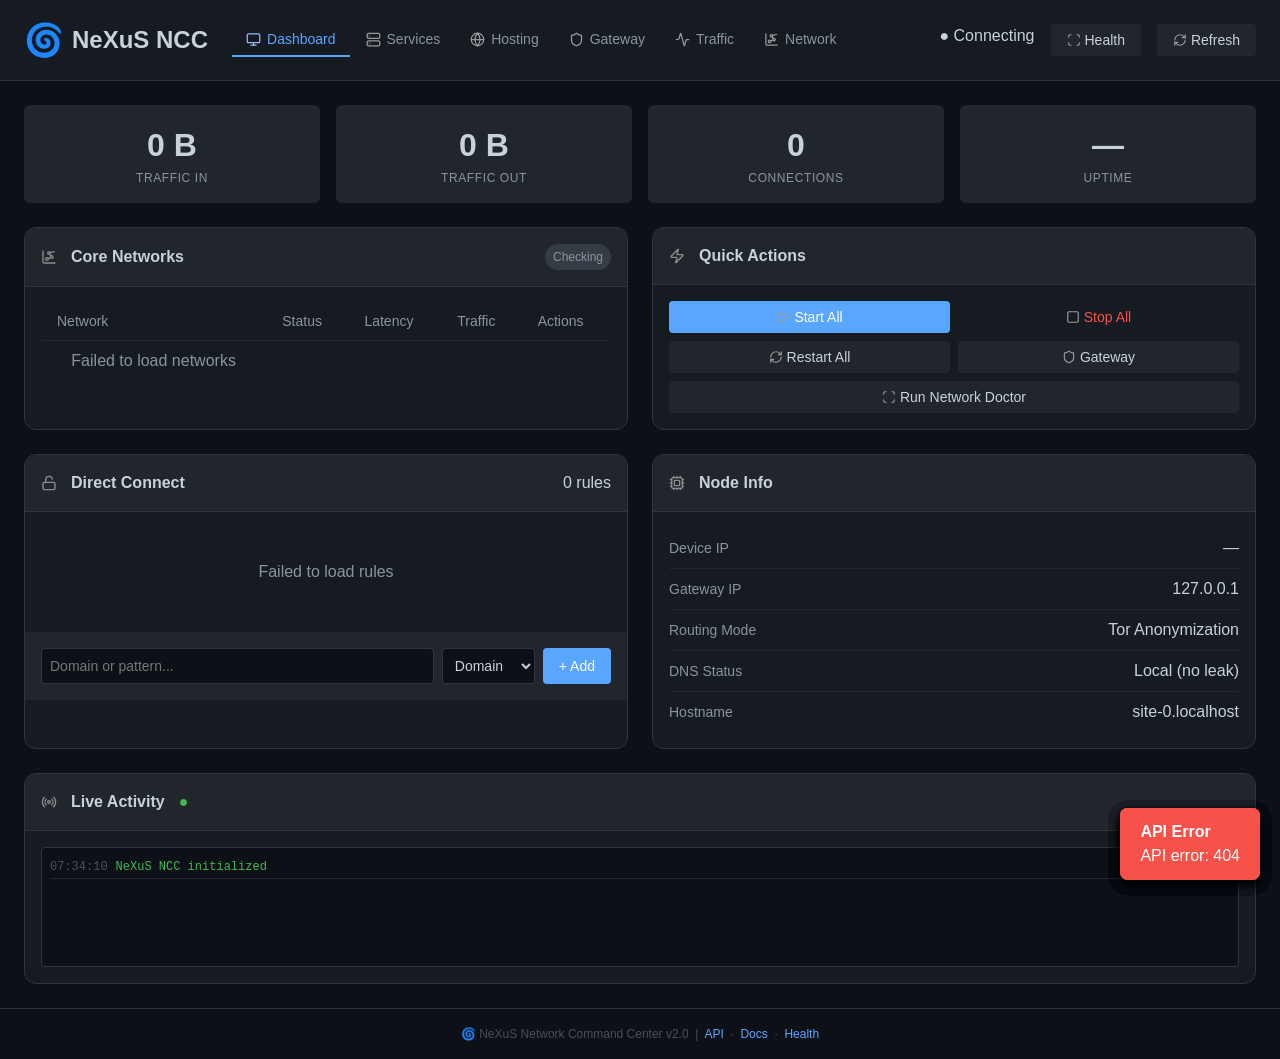
==== nncc/index.html @ 4cee7e1e "feat: bifrost-bridge — NeXuS web gateway initial commit Universal HTTPS proxy (nexus_web_server.py) " ====
<!DOCTYPE html>
<html lang="en">
<head>
    <meta charset="UTF-8">
    <meta name="viewport" content="width=device-width, initial-scale=1.0">
    <title>NeXuS Network Command Center</title>
    <link rel="icon" href="data:image/svg+xml,<svg xmlns='http://www.w3.org/2000/svg' viewBox='0 0 100 100'><text y='.9em' font-size='90'>🌀</text></svg>">
    <link rel="stylesheet" href="css/nexus.css">
    <style>
        /* ── Tab Navigation ───────────────────────────────────────── */
        .nav-tabs {
            display: flex;
            gap: 2px;
            align-items: center;
            flex: 1;
            padding: 0 var(--spacing-lg);
        }
        .nav-tab {
            display: inline-flex;
            align-items: center;
            gap: 6px;
            padding: 8px 14px;
            background: transparent;
            border: none;
            border-bottom: 2px solid transparent;
            color: var(--text-secondary);
            font-size: 0.875rem;
            font-weight: 500;
            cursor: pointer;
            transition: all var(--transition-fast);
            white-space: nowrap;
            text-decoration: none;
        }
        .nav-tab:hover { color: var(--text-primary); background: var(--bg-hover); border-radius: var(--radius-sm) var(--radius-sm) 0 0; }
        .nav-tab.active { color: var(--accent-primary); border-bottom-color: var(--accent-primary); }
        .nav-tab img { width: 15px; height: 15px; filter: invert(60%); }
        .nav-tab.active img { filter: invert(60%) sepia(1) saturate(3) hue-rotate(190deg); }
        .nav-tab:hover img { filter: invert(80%); }

        /* ── Tab Panels ───────────────────────────────────────────── */
        .tab-panel { display: none; }
        .tab-panel.active { display: block; }

        /* ── Icon helpers ─────────────────────────────────────────── */
        .panel-icon { width: 16px; height: 16px; filter: invert(55%); vertical-align: middle; margin-right: 6px; }
        .btn-icon-img { width: 14px; height: 14px; filter: invert(60%); }
        .status-dot-img { width: 10px; height: 10px; }

        /* ── Quick Actions grid ───────────────────────────────────── */
        .action-grid { display: grid; grid-template-columns: 1fr 1fr; gap: var(--spacing-sm); }
        .action-grid .btn { justify-content: center; }

        /* ── Network map dots ─────────────────────────────────────── */
        .netmap-grid { display: grid; grid-template-columns: repeat(auto-fill, minmax(130px, 1fr)); gap: var(--spacing-sm); }
        .netmap-card { background: var(--bg-tertiary); border-radius: var(--radius-md); padding: var(--spacing-sm) var(--spacing-md); text-align: center; }
        .netmap-card .dot { display: inline-block; width: 10px; height: 10px; border-radius: 50%; margin-right: 6px; }
        .dot-online  { background: var(--accent-success); box-shadow: 0 0 6px var(--accent-success); }
        .dot-offline { background: var(--accent-danger); }
        .dot-unknown { background: var(--accent-warning); animation: pulse 2s infinite; }

        /* ── Log styles ───────────────────────────────────────────── */
        #logs { height: 300px; overflow-y: auto; background: var(--bg-primary); padding: var(--spacing-sm); border-radius: var(--radius-sm); border: 1px solid var(--border-primary); font-family: 'SF Mono', monospace; font-size: 0.75rem; }

        /* ── Status badge small ───────────────────────────────────── */
        .btn-sm { padding: 3px 10px; font-size: 0.8rem; }

        /* ── Live activity log ────────────────────────────────────── */
        #live-activity { height: 120px; overflow-y: auto; background: var(--bg-primary); padding: var(--spacing-sm); border-radius: var(--radius-sm); border: 1px solid var(--border-primary); font-family: 'SF Mono', monospace; font-size: 0.75rem; }
        .act-line { padding: 2px 0; border-bottom: 1px solid var(--border-secondary); }
        .act-time { color: var(--text-muted); margin-right: 8px; }
        .act-success { color: var(--accent-success); }
        .act-error   { color: var(--accent-danger); }
        .act-info    { color: var(--accent-primary); }
    </style>
</head>
<body>
<div class="app-container">

    <!-- ── Header ──────────────────────────────────────────────────── -->
    <header class="app-header">
        <div class="app-logo">
            <span class="icon">🌀</span>
            <span>NeXuS NCC</span>
        </div>

        <nav class="nav-tabs">
            <button class="nav-tab active" data-tab="dashboard"  onclick="showTab('dashboard')">
                <img src="assets/icons/monitor.svg" alt=""> Dashboard
            </button>
            <button class="nav-tab" data-tab="services" onclick="showTab('services')">
                <img src="assets/icons/server.svg" alt=""> Services
            </button>
            <button class="nav-tab" data-tab="hosting"  onclick="showTab('hosting')">
                <img src="assets/icons/globe.svg" alt=""> Hosting
            </button>
            <button class="nav-tab" data-tab="gateway"  onclick="showTab('gateway')">
                <img src="assets/icons/shield.svg" alt=""> Gateway
            </button>
            <button class="nav-tab" data-tab="traffic"  onclick="showTab('traffic')">
                <img src="assets/icons/activity.svg" alt=""> Traffic
            </button>
            <button class="nav-tab" data-tab="network"  onclick="showTab('network')">
                <img src="assets/icons/chart-network.svg" alt=""> Network
            </button>
        </nav>

        <div class="header-actions">
            <span id="connection-status" class="status-badge status-unknown">
                <span class="pulse">●</span> Connecting
            </span>
            <button class="btn btn-secondary" id="health-check-btn">
                <img class="btn-icon-img" src="assets/icons/scan.svg" alt=""> Health
            </button>
            <button class="btn btn-secondary" id="refresh-btn">
                <img class="btn-icon-img" src="assets/icons/refresh-cw.svg" alt=""> Refresh
            </button>
        </div>
    </header>

    <!-- ── Main ────────────────────────────────────────────────────── -->
    <main class="main-content">

        <!-- ════════════════════════════════════════════════════════
             TAB: DASHBOARD
             ════════════════════════════════════════════════════════ -->
        <div id="tab-dashboard" class="tab-panel active">
            <!-- Stats Row -->
            <div class="stats-row">
                <div class="stat-card">
                    <div class="stat-value" id="stat-bytes-in">0 B</div>
                    <div class="stat-label">Traffic In</div>
                </div>
                <div class="stat-card">
                    <div class="stat-value" id="stat-bytes-out">0 B</div>
                    <div class="stat-label">Traffic Out</div>
                </div>
                <div class="stat-card">
                    <div class="stat-value" id="stat-connections">0</div>
                    <div class="stat-label">Connections</div>
                </div>
                <div class="stat-card">
                    <div class="stat-value" id="stat-uptime">—</div>
                    <div class="stat-label">Uptime</div>
                </div>
            </div>

            <div class="dashboard-grid">
                <!-- Core Networks -->
                <div class="card">
                    <div class="card-header">
                        <h2 class="card-title">
                            <img class="panel-icon" src="assets/icons/chart-network.svg" alt="">
                            Core Networks
                        </h2>
                        <span class="status-badge status-unknown" id="core-status">Checking</span>
                    </div>
                    <div class="card-body">
                        <table class="network-table">
                            <thead>
                                <tr><th>Network</th><th>Status</th><th>Latency</th><th>Traffic</th><th>Actions</th></tr>
                            </thead>
                            <tbody id="network-table-body">
                                <tr><td colspan="5" class="loading"><div class="spinner"></div> Loading...</td></tr>
                            </tbody>
                        </table>
                    </div>
                </div>

                <!-- Quick Actions -->
                <div class="card">
                    <div class="card-header">
                        <h2 class="card-title">
                            <img class="panel-icon" src="assets/icons/zap.svg" alt="">
                            Quick Actions
                        </h2>
                    </div>
                    <div class="card-body">
                        <div class="action-grid">
                            <button class="btn btn-primary" onclick="startAll()">
                                <img class="btn-icon-img" src="assets/icons/play.svg" alt=""> Start All
                            </button>
                            <button class="btn btn-danger" onclick="stopAll()">
                                <img class="btn-icon-img" src="assets/icons/square.svg" alt=""> Stop All
                            </button>
                            <button class="btn btn-secondary" onclick="restartAll()">
                                <img class="btn-icon-img" src="assets/icons/refresh-cw.svg" alt=""> Restart All
                            </button>
                            <button class="btn btn-secondary" onclick="startGateway()">
                                <img class="btn-icon-img" src="assets/icons/shield.svg" alt=""> Gateway
                            </button>
                            <button class="btn btn-secondary" onclick="runDoctor()" style="grid-column:span 2">
                                <img class="btn-icon-img" src="assets/icons/scan.svg" alt=""> Run Network Doctor
                            </button>
                        </div>
                    </div>
                </div>

                <!-- Direct Connect (Bypass Rules) -->
                <div class="card">
                    <div class="card-header">
                        <h2 class="card-title">
                            <img class="panel-icon" src="assets/icons/lock-open.svg" alt="">
                            Direct Connect
                        </h2>
                        <span class="badge" id="rule-count">0 rules</span>
                    </div>
                    <div class="card-body">
                        <ul class="bypass-rules-list" id="bypass-rules-list">
                            <li class="loading"><div class="spinner"></div> Loading...</li>
                        </ul>
                    </div>
                    <div class="quick-add">
                        <input type="text" id="new-rule-pattern" placeholder="Domain or pattern..." autocomplete="off">
                        <select id="new-rule-type">
                            <option value="domain">Domain</option>
                            <option value="wildcard">Wildcard</option>
                            <option value="cidr">CIDR</option>
                        </select>
                        <button id="add-rule-btn" class="btn btn-primary">+ Add</button>
                    </div>
                </div>

                <!-- Node Info -->
                <div class="card">
                    <div class="card-header">
                        <h2 class="card-title">
                            <img class="panel-icon" src="assets/icons/cpu.svg" alt="">
                            Node Info
                        </h2>
                    </div>
                    <div class="card-body">
                        <div class="config-row">
                            <span class="config-label">Device IP</span>
                            <span class="config-value" id="device-ip">—</span>
                        </div>
                        <div class="config-row">
                            <span class="config-label">Gateway IP</span>
                            <span class="config-value" id="gateway-ip">—</span>
                        </div>
                        <div class="config-row">
                            <span class="config-label">Routing Mode</span>
                            <span class="config-value" id="routing-mode">Tor Anonymization</span>
                        </div>
                        <div class="config-row">
                            <span class="config-label">DNS Status</span>
                            <span class="config-value" id="dns-status">Local (no leak)</span>
                        </div>
                        <div class="config-row">
                            <span class="config-label">Hostname</span>
                            <span class="config-value" id="node-hostname">—</span>
                        </div>
                    </div>
                </div>

                <!-- Live Activity -->
                <div class="card" style="grid-column: span 2">
                    <div class="card-header">
                        <h2 class="card-title">
                            <img class="panel-icon" src="assets/icons/radio.svg" alt="">
                            Live Activity
                            <span class="pulse" style="color:var(--accent-success); margin-left:6px;">●</span>
                        </h2>
                    </div>
                    <div class="card-body">
                        <div id="live-activity"></div>
                    </div>
                </div>
            </div>
        </div><!-- /tab-dashboard -->

        <!-- ════════════════════════════════════════════════════════
             TAB: SERVICES
             ════════════════════════════════════════════════════════ -->
        <div id="tab-services" class="tab-panel">
            <div class="dashboard-grid">
                <!-- Darknet Services -->
                <div class="card" style="grid-column: span 2">
                    <div class="card-header">
                        <h2 class="card-title">
                            <img class="panel-icon" src="assets/icons/layers.svg" alt="">
                            Darknet Services
                        </h2>
                    </div>
                    <div class="card-body">
                        <table class="network-table">
                            <thead>
                                <tr><th>Service</th><th>Status</th><th>Port</th><th>Network</th><th>Action</th></tr>
                            </thead>
                            <tbody id="services-list">
                                <tr><td colspan="5" class="loading"><div class="spinner"></div> Loading...</td></tr>
                            </tbody>
                        </table>
                    </div>
                </div>

                <!-- Network Doctor -->
                <div class="card">
                    <div class="card-header">
                        <h2 class="card-title">
                            <img class="panel-icon" src="assets/icons/scan.svg" alt="">
                            Network Doctor
                        </h2>
                    </div>
                    <div class="card-body">
                        <div id="doctor-results" style="font-size:0.875rem; min-height:80px;">
                            <span style="color:var(--text-muted)">Click Run Scan to diagnose...</span>
                        </div>
                        <button onclick="runDoctor()" class="btn btn-secondary" style="width:100%; margin-top:var(--spacing-md)">
                            <img class="btn-icon-img" src="assets/icons/scan-eye.svg" alt=""> Run Scan
                        </button>
                    </div>
                </div>

                <!-- OpenSnitch Firewall -->
                <div class="card">
                    <div class="card-header">
                        <h2 class="card-title">
                            <img class="panel-icon" src="assets/icons/shield-alert.svg" alt="">
                            OpenSnitch Firewall
                        </h2>
                        <div style="display:flex; gap:var(--spacing-sm); align-items:center">
                            <span id="opensnitch-status-badge" class="status-badge status-unknown">UNKNOWN</span>
                            <button id="opensnitch-toggle-btn" onclick="toggleOpenSnitch()" class="btn btn-secondary btn-sm">Start</button>
                        </div>
                    </div>
                    <div class="card-body">
                        <div id="opensnitch-controls" style="display:none">
                            <div class="stats-row" style="margin-bottom:var(--spacing-md)">
                                <div class="stat-card" style="padding:var(--spacing-sm)">
                                    <div class="stat-value" id="opensnitch-rules-count" style="font-size:1.5rem">0</div>
                                    <div class="stat-label">Active Rules</div>
                                </div>
                                <div class="stat-card" style="padding:var(--spacing-sm)">
                                    <div class="stat-value" id="opensnitch-hits" style="font-size:1.5rem">0</div>
                                    <div class="stat-label">Blocked Hits</div>
                                </div>
                            </div>
                            <table class="network-table">
                                <thead><tr><th>Application</th><th>Destination</th><th>Action</th><th>Time</th></tr></thead>
                                <tbody id="opensnitch-hits-list"></tbody>
                            </table>
                        </div>
                        <div id="opensnitch-placeholder" style="text-align:center; padding:var(--spacing-lg); color:var(--text-muted)">
                            <img src="assets/icons/shield-alert.svg" style="width:32px;height:32px;filter:invert(30%);margin-bottom:8px"><br>
                            OpenSnitch not detected.<br>
                            <code style="font-size:0.75rem">rc-service opensnitchd start</code>
                        </div>
                    </div>
                </div>
            </div>
        </div><!-- /tab-services -->

        <!-- ════════════════════════════════════════════════════════
             TAB: HOSTING
             ════════════════════════════════════════════════════════ -->
        <div id="tab-hosting" class="tab-panel">
            <div class="dashboard-grid">
                <!-- Darknet Hosting -->
                <div class="card" style="grid-column: span 2">
                    <div class="card-header">
                        <h2 class="card-title">
                            <img class="panel-icon" src="assets/icons/globe.svg" alt="">
                            Darknet Hosting
                        </h2>
                    </div>
                    <div class="card-body">
                        <div class="quick-add" style="margin-bottom:var(--spacing-md)">
                            <input id="host-name" placeholder="Service name (e.g. blog)" style="flex:2">
                            <select id="host-net">
                                <option value="tor">Tor (.onion)</option>
                                <option value="i2p">I2P (.b32.i2p)</option>
                                <option value="yggdrasil">Yggdrasil (IPv6)</option>
                                <option value="reticulum">Reticulum</option>
                            </select>
                            <input id="host-port" type="number" placeholder="Port" value="80" style="width:80px">
                            <button onclick="exposeService()" class="btn btn-primary">
                                <img class="btn-icon-img" src="assets/icons/globe.svg" alt=""> Expose
                            </button>
                        </div>
                        <table class="network-table">
                            <thead><tr><th>Name</th><th>Network</th><th>Port</th><th>Dark Address</th><th>Action</th></tr></thead>
                            <tbody id="hosting-list">
                                <tr><td colspan="5" style="text-align:center;color:var(--text-muted)">No services exposed</td></tr>
                            </tbody>
                        </table>
                    </div>
                </div>

                <!-- File Share -->
                <div class="card">
                    <div class="card-header">
                        <h2 class="card-title">
                            <img class="panel-icon" src="assets/icons/share.svg" alt="">
                            File Share
                        </h2>
                    </div>
                    <div class="card-body">
                        <div id="upload-area" style="border:2px dashed var(--border-primary); border-radius:var(--radius-md); padding:var(--spacing-lg); text-align:center; cursor:pointer" onclick="document.getElementById('upload-input').click()">
                            <img src="assets/icons/share.svg" style="width:32px;height:32px;filter:invert(40%);margin-bottom:8px"><br>
                            <span style="color:var(--text-secondary)">Drag & drop or click to upload</span>
                            <input type="file" id="upload-input" style="display:none" multiple>
                        </div>
                        <div id="file-list" style="margin-top:var(--spacing-md); font-size:0.8rem; color:var(--text-muted)">No files shared yet</div>
                        <pre style="background:var(--bg-primary); padding:var(--spacing-sm); border-radius:var(--radius-sm); font-size:0.7rem; margin-top:var(--spacing-md); overflow-x:auto">curl -X POST "http://127.0.0.1:5001/api/v0/add" -F "file=@yourfile"</pre>
                    </div>
                </div>
            </div>
        </div><!-- /tab-hosting -->

        <!-- ════════════════════════════════════════════════════════
             TAB: GATEWAY
             ════════════════════════════════════════════════════════ -->
        <div id="tab-gateway" class="tab-panel">
            <div class="dashboard-grid">
                <!-- Tor Circuits & Identity -->
                <div class="card" style="grid-column: span 2">
                    <div class="card-header">
                        <h2 class="card-title">
                            <img class="panel-icon" src="assets/icons/refresh-cw.svg" alt="">
                            Tor Circuits & Identity
                        </h2>
                        <div style="display:flex; gap:var(--spacing-sm); align-items:center">
                            <span style="font-size:0.8rem; color:var(--text-secondary)">Exit IP: <span id="tor-exit-ip" style="color:var(--accent-success); font-weight:bold">—</span></span>
                            <button id="newnym-btn" onclick="requestNewIdentity()" class="btn btn-secondary btn-sm">
                                <img class="btn-icon-img" src="assets/icons/key.svg" alt=""> New Identity
                            </button>
                        </div>
                    </div>
                    <div class="card-body">
                        <table class="network-table">
                            <thead><tr><th style="width:60px">ID</th><th style="width:100px">Status</th><th>Path (hops)</th><th style="width:120px">Purpose</th></tr></thead>
                            <tbody id="circuits-list">
                                <tr><td colspan="4" style="text-align:center;color:var(--text-muted)">Loading circuits...</td></tr>
                            </tbody>
                        </table>
                        <div id="tor-error" style="color:var(--accent-danger);font-size:0.8rem;margin-top:var(--spacing-sm);display:none"></div>
                    </div>
                </div>

                <!-- Configuration -->
                <div class="card">
                    <div class="card-header">
                        <h2 class="card-title">
                            <img class="panel-icon" src="assets/icons/settings.svg" alt="">
                            Configuration
                        </h2>
                    </div>
                    <div class="card-body">
                        <div class="config-section">
                            <h3>🧅 Tor</h3>
                            <div class="config-row">
                                <span class="config-label">Active Instances</span>
                                <span class="config-value">
                                    <select id="tor-instances"><option value="6" selected>6 nodes</option><option value="4">4 nodes</option><option value="3">3 nodes</option></select>
                                </span>
                            </div>
                            <div class="config-row">
                                <span class="config-label">Circuit Rotation</span>
                                <span class="config-value">
                                    <select id="circuit-rotation"><option value="5">5 min</option><option value="10" selected>10 min</option><option value="15">15 min</option><option value="30">30 min</option></select>
                                </span>
                            </div>
                        </div>
                        <div class="config-section">
                            <h3><img class="panel-icon" src="assets/icons/router.svg" alt=""> Default Routing</h3>
                            <div class="config-row">
                                <span class="config-label">Default Network</span>
                                <span class="config-value">
                                    <select id="default-network">
                                        <option value="tor" selected>🧅 Tor</option>
                                        <option value="i2p">🟣 I2P</option>
                                        <option value="yggdrasil">🟢 Yggdrasil</option>
                                        <option value="direct">🔓 Direct</option>
                                    </select>
                                </span>
                            </div>
                            <div class="config-row">
                                <span class="config-label">Auto-Failover</span>
                                <span class="config-value"><input type="checkbox" class="rule-toggle" id="auto-failover" checked></span>
                            </div>
                        </div>
                        <div class="config-section">
                            <h3><img class="panel-icon" src="assets/icons/layers.svg" alt=""> Failover Order</h3>
                            <ol id="failover-order" style="margin-left:20px; color:var(--text-secondary); font-size:0.875rem">
                                <li>🧅 Tor</li><li>🟣 I2P</li><li>🟢 Yggdrasil</li>
                                <li>🔴 Reticulum</li><li>🦇 BATMAN-adv</li><li>🔓 Direct</li>
                            </ol>
                        </div>
                        <button class="btn btn-primary" style="width:100%; margin-top:var(--spacing-md)">
                            <img class="btn-icon-img" src="assets/icons/settings.svg" alt=""> Apply Changes
                        </button>
                    </div>
                </div>

                <!-- Jurisdiction Policy -->
                <div class="card">
                    <div class="card-header">
                        <h2 class="card-title">
                            <img class="panel-icon" src="assets/icons/anchor.svg" alt="">
                            Jurisdiction Policy
                        </h2>
                    </div>
                    <div class="card-body">
                        <select id="jurisdiction-select" style="width:100%; padding:var(--spacing-sm); background:var(--bg-tertiary); border:1px solid var(--border-primary); color:var(--text-primary); border-radius:var(--radius-sm); margin-bottom:var(--spacing-sm)">
                            <option value="world">World (No Restrictions)</option>
                            <option value="no-5-eyes">No 5-Eyes</option>
                            <option value="no-9-eyes">No 9-Eyes</option>
                            <option value="no-14-eyes">No 14-Eyes</option>
                        </select>
                        <p id="policy-status" style="font-size:0.8rem; color:var(--text-secondary); margin-bottom:var(--spacing-sm)"></p>
                        <button onclick="applyJurisdiction()" class="btn btn-primary" style="width:100%">
                            <img class="btn-icon-img" src="assets/icons/anchor.svg" alt=""> Apply Policy
                        </button>
                    </div>
                </div>

                <!-- Proxy Setup -->
                <div class="card" style="grid-column: span 2">
                    <div class="card-header">
                        <h2 class="card-title">
                            <img class="panel-icon" src="assets/icons/router.svg" alt="">
                            Proxy Setup
                        </h2>
                    </div>
                    <div class="card-body">
                        <div class="config-section">
                            <h3>Tor SOCKS5 (Recommended)</h3>
                            <div class="config-row">
                                <span class="config-label">127.0.0.1 : 9050</span>
                                <div class="action-buttons">
                                    <button class="btn btn-secondary btn-sm" onclick="copy('127.0.0.1')">Copy IP</button>
                                    <button class="btn btn-secondary btn-sm" onclick="copy('9050')">Copy Port</button>
                                </div>
                            </div>
                        </div>
                        <div class="config-section">
                            <h3>Privoxy HTTP (Auto-routes .onion / .i2p)</h3>
                            <div class="config-row">
                                <span class="config-label">127.0.0.1 : 8118</span>
                                <div class="action-buttons">
                                    <button class="btn btn-secondary btn-sm" onclick="copy('127.0.0.1')">Copy IP</button>
                                    <button class="btn btn-secondary btn-sm" onclick="copy('8118')">Copy Port</button>
                                </div>
                            </div>
                        </div>
                        <div class="config-section">
                            <h3>Quick Usage</h3>
                            <pre style="background:var(--bg-primary); padding:var(--spacing-sm); border-radius:var(--radius-sm); font-size:0.75rem; overflow-x:auto">curl --socks5-hostname 127.0.0.1:9050 https://check.torproject.org/</pre>
                        </div>
                    </div>
                </div>

                <!-- Censorship Guide -->
                <div class="card" style="grid-column: span 2">
                    <div class="card-header">
                        <h2 class="card-title">
                            <img class="panel-icon" src="assets/icons/compass.svg" alt="">
                            Censorship Guide
                        </h2>
                    </div>
                    <div class="card-body">
                        <details style="margin-bottom:var(--spacing-sm)">
                            <summary style="cursor:pointer; padding:var(--spacing-sm); background:var(--bg-tertiary); border-radius:var(--radius-sm)">1. Tor Bridges (when Tor is blocked)</summary>
                            <div style="padding:var(--spacing-sm); font-size:0.85rem">
                                <p>Use bridges — unlisted Tor entry nodes — when Tor is blocked in your region.</p>
                                <pre style="background:var(--bg-primary); padding:var(--spacing-sm); margin-top:8px; font-size:0.75rem">https://bridges.torproject.org</pre>
                            </div>
                        </details>
                        <details style="margin-bottom:var(--spacing-sm)">
                            <summary style="cursor:pointer; padding:var(--spacing-sm); background:var(--bg-tertiary); border-radius:var(--radius-sm)">2. V2Ray / Xray (Advanced)</summary>
                            <div style="padding:var(--spacing-sm); font-size:0.85rem">
                                <p>VMess/VLESS protocol disguises Tor traffic as normal HTTPS.</p>
                            </div>
                        </details>
                        <details>
                            <summary style="cursor:pointer; padding:var(--spacing-sm); background:var(--bg-tertiary); border-radius:var(--radius-sm)">3. DNS over HTTPS</summary>
                            <div style="padding:var(--spacing-sm); font-size:0.85rem">
                                <p>Bypasses DNS-level censorship. NeXuS runs Unbound locally — already protected.</p>
                            </div>
                        </details>
                    </div>
                </div>
            </div>
        </div><!-- /tab-gateway -->

        <!-- ════════════════════════════════════════════════════════
             TAB: TRAFFIC
             ════════════════════════════════════════════════════════ -->
        <div id="tab-traffic" class="tab-panel">
            <div class="dashboard-grid">
                <!-- Live Traffic Monitor -->
                <div class="card" style="grid-column: span 2">
                    <div class="card-header">
                        <h2 class="card-title">
                            <img class="panel-icon" src="assets/icons/eye.svg" alt="">
                            Live Traffic
                            <span class="pulse" style="color:var(--accent-success); margin-left:6px">●</span>
                        </h2>
                        <button class="btn-icon" id="pause-traffic" data-tooltip="Pause">
                            <img class="btn-icon-img" src="assets/icons/square.svg" alt="">
                        </button>
                    </div>
                    <div class="card-body traffic-monitor">
                        <div class="traffic-log" id="traffic-log">
                            <div class="traffic-entry">
                                <span class="traffic-time">—</span>
                                <span class="traffic-source">—</span>
                                <span class="traffic-dest">Waiting for traffic...</span>
                                <span class="traffic-network">—</span>
                            </div>
                        </div>
                    </div>
                </div>

                <!-- Unified System Log -->
                <div class="card" style="grid-column: span 2">
                    <div class="card-header">
                        <h2 class="card-title">
                            <img class="panel-icon" src="assets/icons/file-text.svg" alt="">
                            Unified System Log
                            <span id="log-count" style="color:var(--text-muted); font-size:0.75rem; font-weight:normal; margin-left:6px"></span>
                        </h2>
                        <div style="display:flex; gap:var(--spacing-sm)">
                            <input id="log-filter" placeholder="Filter..." style="padding:2px 8px; background:var(--bg-tertiary); border:1px solid var(--border-primary); color:var(--text-primary); border-radius:var(--radius-sm); font-size:0.75rem">
                            <label style="font-size:0.75rem; color:var(--text-secondary); display:flex; align-items:center; gap:4px">
                                <input type="checkbox" id="log-follow" checked> Follow
                            </label>
                            <button onclick="clearLogView()" class="btn-icon" title="Clear">
                                <img class="btn-icon-img" src="assets/icons/wrench.svg" alt="">
                            </button>
                        </div>
                    </div>
                    <div class="card-body">
                        <div id="logs"></div>
                    </div>
                </div>
            </div>
        </div><!-- /tab-traffic -->

        <!-- ════════════════════════════════════════════════════════
             TAB: NETWORK
             ════════════════════════════════════════════════════════ -->
        <div id="tab-network" class="tab-panel">
            <div class="dashboard-grid">
                <!-- Network Map -->
                <div class="card" style="grid-column: span 2">
                    <div class="card-header">
                        <h2 class="card-title">
                            <img class="panel-icon" src="assets/icons/map.svg" alt="">
                            Network Map
                        </h2>
                    </div>
                    <div class="card-body">
                        <div class="netmap-grid" id="netmap-grid">
                            <div class="netmap-card"><span class="dot dot-unknown" id="dot-tor"></span>Tor<div id="status-tor" style="font-size:0.7rem;color:var(--text-muted)">checking...</div></div>
                            <div class="netmap-card"><span class="dot dot-unknown" id="dot-i2p"></span>I2P<div id="status-i2p" style="font-size:0.7rem;color:var(--text-muted)">checking...</div></div>
                            <div class="netmap-card"><span class="dot dot-unknown" id="dot-privoxy"></span>Privoxy<div id="status-privoxy" style="font-size:0.7rem;color:var(--text-muted)">checking...</div></div>
                            <div class="netmap-card"><span class="dot dot-unknown" id="dot-ipfs"></span>IPFS<div id="status-ipfs" style="font-size:0.7rem;color:var(--text-muted)">checking...</div></div>
                            <div class="netmap-card"><span class="dot dot-unknown" id="dot-ygg"></span>Yggdrasil<div id="status-ygg" style="font-size:0.7rem;color:var(--text-muted)">checking...</div></div>
                            <div class="netmap-card"><span class="dot dot-unknown" id="dot-haproxy"></span>HAProxy<div id="status-haproxy" style="font-size:0.7rem;color:var(--text-muted)">checking...</div></div>
                        </div>
                    </div>
                </div>

                <!-- Onion Services -->
                <div class="card">
                    <div class="card-header">
                        <h2 class="card-title">
                            <img class="panel-icon" src="assets/icons/globe.svg" alt="">
                            Onion Services
                        </h2>
                    </div>
                    <div class="card-body">
                        <div class="config-row">
                            <span class="config-label">txt-blogger</span>
                            <span class="config-value" id="onion-txt" style="font-family:monospace; font-size:0.8rem; color:var(--accent-primary)">loading...</span>
                        </div>
                        <div class="config-row">
                            <span class="config-label">Gemini</span>
                            <span class="config-value" id="onion-gemini" style="font-family:monospace; font-size:0.8rem; color:var(--accent-primary)">loading...</span>
                        </div>
                    </div>
                </div>

                <!-- Architecture -->
                <div class="card">
                    <div class="card-header">
                        <h2 class="card-title">
                            <img class="panel-icon" src="assets/icons/layers.svg" alt="">
                            Architecture
                        </h2>
                    </div>
                    <div class="card-body">
                        <pre style="background:var(--bg-primary); padding:var(--spacing-sm); border-radius:var(--radius-sm); font-size:0.75rem; font-family:monospace; overflow-x:auto">This device
    ↓ (local)
NeXuS Node (127.0.0.1)
    ├── Tor SOCKS5  :9050  → clearnet anon
    ├── I2P HTTP    :4444  → .i2p only
    ├── Privoxy     :8118  → .onion/.i2p auto
    ├── IPFS        :5001  → distributed storage
    ├── Yggdrasil   :9001  → encrypted mesh
    └── HAProxy     :8404  → multi-circuit LB</pre>
                    </div>
                </div>
            </div>
        </div><!-- /tab-network -->

    </main>

    <!-- ── Footer ───────────────────────────────────────────────────── -->
    <footer style="padding:var(--spacing-md); text-align:center; color:var(--text-muted); font-size:0.75rem; border-top:1px solid var(--border-primary)">
        🌀 NeXuS Network Command Center v2.0 &nbsp;|&nbsp;
        <a href="/api">API</a> &nbsp;·&nbsp;
        <a href="/docs">Docs</a> &nbsp;·&nbsp;
        <a href="/api/health">Health</a>
    </footer>

</div><!-- /app-container -->

<script src="js/app.js"></script>
</body>
</html>
---- nncc/css/nexus.css ----
/**
 * 🌀 NeXuS Command Center - Dark Theme CSS
 * Unified control plane styling
 */

/* ============================================
   CSS VARIABLES - Theme Colors
   ============================================ */
:root {
    /* Base colors */
    --bg-primary: #0d1117;
    --bg-secondary: #161b22;
    --bg-tertiary: #21262d;
    --bg-hover: #30363d;

    /* Text colors */
    --text-primary: #c9d1d9;
    --text-secondary: #8b949e;
    --text-muted: #484f58;

    /* Accent colors */
    --accent-primary: #58a6ff;
    --accent-success: #3fb950;
    --accent-warning: #d29922;
    --accent-danger: #f85149;
    --accent-purple: #a371f7;

    /* Network colors */
    --tor-color: #7B68EE;
    --i2p-color: #9932CC;
    --yggdrasil-color: #32CD32;
    --reticulum-color: #FF4500;
    --batman-color: #2F4F4F;
    --direct-color: #FFD700;

    /* Borders */
    --border-primary: #30363d;
    --border-secondary: #21262d;

    /* Shadows */
    --shadow-sm: 0 1px 2px rgba(0, 0, 0, 0.3);
    --shadow-md: 0 4px 8px rgba(0, 0, 0, 0.4);
    --shadow-lg: 0 8px 24px rgba(0, 0, 0, 0.5);

    /* Transitions */
    --transition-fast: 0.15s ease;
    --transition-normal: 0.25s ease;

    /* Spacing */
    --spacing-xs: 4px;
    --spacing-sm: 8px;
    --spacing-md: 16px;
    --spacing-lg: 24px;
    --spacing-xl: 32px;

    /* Border radius */
    --radius-sm: 4px;
    --radius-md: 6px;
    --radius-lg: 12px;
    --radius-full: 9999px;
}

/* ============================================
   BASE STYLES
   ============================================ */
* {
    box-sizing: border-box;
    margin: 0;
    padding: 0;
}

html, body {
    height: 100%;
    font-family: -apple-system, BlinkMacSystemFont, 'Segoe UI', Roboto, Oxygen, Ubuntu, sans-serif;
    background-color: var(--bg-primary);
    color: var(--text-primary);
    line-height: 1.5;
}

body {
    display: flex;
    flex-direction: column;
}

a {
    color: var(--accent-primary);
    text-decoration: none;
}

a:hover {
    text-decoration: underline;
}

/* ============================================
   LAYOUT
   ============================================ */
.app-container {
    display: flex;
    flex-direction: column;
    min-height: 100vh;
}

/* Header */
.app-header {
    display: flex;
    align-items: center;
    justify-content: space-between;
    padding: var(--spacing-md) var(--spacing-lg);
    background: var(--bg-secondary);
    border-bottom: 1px solid var(--border-primary);
    position: sticky;
    top: 0;
    z-index: 100;
}

.app-logo {
    display: flex;
    align-items: center;
    gap: var(--spacing-sm);
    font-size: 1.5rem;
    font-weight: 600;
}

.app-logo .icon {
    font-size: 2rem;
    animation: spin 10s linear infinite;
}

@keyframes spin {
    from { transform: rotate(0deg); }
    to { transform: rotate(360deg); }
}

.header-actions {
    display: flex;
    gap: var(--spacing-md);
}

/* Main content */
.main-content {
    flex: 1;
    padding: var(--spacing-lg);
    max-width: 1600px;
    margin: 0 auto;
    width: 100%;
}

/* Grid layout */
.dashboard-grid {
    display: grid;
    grid-template-columns: repeat(auto-fit, minmax(400px, 1fr));
    gap: var(--spacing-lg);
}

/* ============================================
   CARDS
   ============================================ */
.card {
    background: var(--bg-secondary);
    border: 1px solid var(--border-primary);
    border-radius: var(--radius-lg);
    overflow: hidden;
}

.card-header {
    display: flex;
    align-items: center;
    justify-content: space-between;
    padding: var(--spacing-md);
    background: var(--bg-tertiary);
    border-bottom: 1px solid var(--border-primary);
}

.card-title {
    display: flex;
    align-items: center;
    gap: var(--spacing-sm);
    font-size: 1rem;
    font-weight: 600;
}

.card-body {
    padding: var(--spacing-md);
}

/* ============================================
   NETWORK STATUS TABLE
   ============================================ */
.network-table {
    width: 100%;
    border-collapse: collapse;
}

.network-table th,
.network-table td {
    padding: var(--spacing-sm) var(--spacing-md);
    text-align: left;
    border-bottom: 1px solid var(--border-secondary);
}

.network-table th {
    font-weight: 500;
    color: var(--text-secondary);
    font-size: 0.875rem;
}

.network-table tr:hover {
    background: var(--bg-hover);
}

.network-table tr:last-child td {
    border-bottom: none;
}

/* Network name cell */
.network-name {
    display: flex;
    align-items: center;
    gap: var(--spacing-sm);
    font-weight: 500;
}

.network-icon {
    font-size: 1.25rem;
}

/* Status badges */
.status-badge {
    display: inline-flex;
    align-items: center;
    gap: var(--spacing-xs);
    padding: var(--spacing-xs) var(--spacing-sm);
    border-radius: var(--radius-full);
    font-size: 0.75rem;
    font-weight: 500;
}

.status-up {
    background: rgba(63, 185, 80, 0.2);
    color: var(--accent-success);
}

.status-down {
    background: rgba(248, 81, 73, 0.2);
    color: var(--accent-danger);
}

.status-degraded {
    background: rgba(210, 153, 34, 0.2);
    color: var(--accent-warning);
}

.status-unknown {
    background: rgba(139, 148, 158, 0.2);
    color: var(--text-secondary);
}

/* Latency display */
.latency {
    font-family: 'SF Mono', Monaco, 'Courier New', monospace;
    font-size: 0.875rem;
}

.latency-good { color: var(--accent-success); }
.latency-medium { color: var(--accent-warning); }
.latency-bad { color: var(--accent-danger); }

/* Traffic display */
.traffic {
    font-family: 'SF Mono', Monaco, 'Courier New', monospace;
    font-size: 0.875rem;
    color: var(--text-secondary);
}

/* Action buttons */
.action-buttons {
    display: flex;
    gap: var(--spacing-xs);
}

.btn-icon {
    display: inline-flex;
    align-items: center;
    justify-content: center;
    width: 28px;
    height: 28px;
    border: none;
    border-radius: var(--radius-sm);
    background: transparent;
    color: var(--text-secondary);
    cursor: pointer;
    transition: all var(--transition-fast);
}

.btn-icon:hover {
    background: var(--bg-hover);
    color: var(--text-primary);
}

.btn-icon:disabled {
    opacity: 0.5;
    cursor: not-allowed;
}

/* ============================================
   LIVE TRAFFIC MONITOR
   ============================================ */
.traffic-monitor {
    max-height: 400px;
    overflow-y: auto;
}

.traffic-log {
    font-family: 'SF Mono', Monaco, 'Courier New', monospace;
    font-size: 0.75rem;
    line-height: 1.6;
}

.traffic-entry {
    display: grid;
    grid-template-columns: 80px 100px 1fr 100px;
    gap: var(--spacing-sm);
    padding: var(--spacing-xs) var(--spacing-sm);
    border-bottom: 1px solid var(--border-secondary);
}

.traffic-entry:hover {
    background: var(--bg-hover);
}

.traffic-time {
    color: var(--text-muted);
}

.traffic-source {
    color: var(--accent-purple);
}

.traffic-dest {
    color: var(--text-primary);
    overflow: hidden;
    text-overflow: ellipsis;
    white-space: nowrap;
}

.traffic-network {
    text-align: right;
}

/* ============================================
   BYPASS RULES
   ============================================ */
.bypass-rules-list {
    list-style: none;
}

.bypass-rule {
    display: flex;
    align-items: center;
    justify-content: space-between;
    padding: var(--spacing-sm) var(--spacing-md);
    border-bottom: 1px solid var(--border-secondary);
}

.bypass-rule:last-child {
    border-bottom: none;
}

.rule-pattern {
    display: flex;
    align-items: center;
    gap: var(--spacing-sm);
    flex: 1;
}

.rule-type {
    font-size: 0.625rem;
    text-transform: uppercase;
    padding: 2px 6px;
    border-radius: var(--radius-sm);
    background: var(--bg-tertiary);
    color: var(--text-secondary);
}

.rule-toggle {
    appearance: none;
    width: 36px;
    height: 20px;
    background: var(--bg-tertiary);
    border-radius: var(--radius-full);
    position: relative;
    cursor: pointer;
    transition: background var(--transition-fast);
}

.rule-toggle:checked {
    background: var(--accent-success);
}

.rule-toggle::after {
    content: '';
    position: absolute;
    top: 2px;
    left: 2px;
    width: 16px;
    height: 16px;
    background: white;
    border-radius: 50%;
    transition: transform var(--transition-fast);
}

.rule-toggle:checked::after {
    transform: translateX(16px);
}

/* Quick add form */
.quick-add {
    display: flex;
    gap: var(--spacing-sm);
    padding: var(--spacing-md);
    background: var(--bg-tertiary);
}

.quick-add input[type="text"] {
    flex: 1;
    padding: var(--spacing-sm);
    background: var(--bg-primary);
    border: 1px solid var(--border-primary);
    border-radius: var(--radius-sm);
    color: var(--text-primary);
    font-size: 0.875rem;
}

.quick-add input[type="text"]:focus {
    outline: none;
    border-color: var(--accent-primary);
}

.quick-add select {
    padding: var(--spacing-sm);
    background: var(--bg-primary);
    border: 1px solid var(--border-primary);
    border-radius: var(--radius-sm);
    color: var(--text-primary);
    font-size: 0.875rem;
}

/* ============================================
   BUTTONS
   ============================================ */
.btn {
    display: inline-flex;
    align-items: center;
    gap: var(--spacing-xs);
    padding: var(--spacing-sm) var(--spacing-md);
    border: none;
    border-radius: var(--radius-sm);
    font-size: 0.875rem;
    font-weight: 500;
    cursor: pointer;
    transition: all var(--transition-fast);
}

.btn-primary {
    background: var(--accent-primary);
    color: white;
}

.btn-primary:hover {
    filter: brightness(1.1);
}

.btn-secondary {
    background: var(--bg-tertiary);
    color: var(--text-primary);
}

.btn-secondary:hover {
    background: var(--bg-hover);
}

.btn-danger {
    background: transparent;
    color: var(--accent-danger);
}

.btn-danger:hover {
    background: rgba(248, 81, 73, 0.1);
}

/* ============================================
   CONFIGURATION PANEL
   ============================================ */
.config-section {
    margin-bottom: var(--spacing-lg);
}

.config-section h3 {
    display: flex;
    align-items: center;
    gap: var(--spacing-sm);
    margin-bottom: var(--spacing-md);
    font-size: 0.875rem;
    color: var(--text-secondary);
    font-weight: 500;
}

.config-row {
    display: flex;
    align-items: center;
    justify-content: space-between;
    padding: var(--spacing-sm) 0;
    border-bottom: 1px solid var(--border-secondary);
}

.config-row:last-child {
    border-bottom: none;
}

.config-label {
    color: var(--text-secondary);
    font-size: 0.875rem;
}

.config-value {
    display: flex;
    align-items: center;
    gap: var(--spacing-sm);
}

.config-value select {
    padding: var(--spacing-xs) var(--spacing-sm);
    background: var(--bg-tertiary);
    border: 1px solid var(--border-primary);
    border-radius: var(--radius-sm);
    color: var(--text-primary);
    font-size: 0.875rem;
}

/* ============================================
   STATS & METRICS
   ============================================ */
.stats-row {
    display: flex;
    gap: var(--spacing-md);
    margin-bottom: var(--spacing-lg);
}

.stat-card {
    flex: 1;
    padding: var(--spacing-md);
    background: var(--bg-tertiary);
    border-radius: var(--radius-md);
    text-align: center;
}

.stat-value {
    font-size: 2rem;
    font-weight: 600;
    color: var(--text-primary);
}

.stat-label {
    font-size: 0.75rem;
    color: var(--text-secondary);
    text-transform: uppercase;
    letter-spacing: 0.05em;
}

/* ============================================
   LOADING & ANIMATIONS
   ============================================ */
.loading {
    display: flex;
    align-items: center;
    justify-content: center;
    padding: var(--spacing-xl);
    color: var(--text-secondary);
}

.spinner {
    width: 24px;
    height: 24px;
    border: 2px solid var(--border-primary);
    border-top-color: var(--accent-primary);
    border-radius: 50%;
    animation: spin 1s linear infinite;
}

/* Pulse animation for live indicator */
.pulse {
    animation: pulse 2s ease-in-out infinite;
}

@keyframes pulse {
    0%, 100% { opacity: 1; }
    50% { opacity: 0.5; }
}

/* Status Dots */
.status-dot {
    width: 10px;
    height: 10px;
    border-radius: 50%;
    display: inline-block;
}
.dot-green { background: var(--accent-success); box-shadow: 0 0 6px var(--accent-success); }
.dot-red { background: var(--accent-danger); }
.dot-yellow { background: var(--accent-warning); animation: pulse 2s infinite; }

/* Log Styles */
.log-entry {
    display: flex;
    gap: var(--spacing-sm);
    padding: 2px 0;
    border-bottom: 1px solid var(--border-secondary);
    line-height: 1.4;
}
.log-ts { color: var(--text-muted); min-width: 64px; flex-shrink: 0; }
.log-svc { font-weight: bold; min-width: 72px; flex-shrink: 0; }
.log-svc-DARKNET   { color: var(--accent-primary); }
.log-svc-TOR       { color: var(--tor-color); }
.log-svc-I2P       { color: var(--i2p-color); }
.log-svc-SECURITY  { color: var(--accent-danger); }
.log-msg { color: var(--text-primary); word-break: break-all; }

/* ============================================
   RESPONSIVE
   ============================================ */
@media (max-width: 768px) {
    .dashboard-grid {
        grid-template-columns: 1fr;
    }

    .app-header {
        flex-direction: column;
        gap: var(--spacing-md);
    }

    .traffic-entry {
        grid-template-columns: 1fr;
        gap: 0;
    }

    .stats-row {
        flex-direction: column;
    }
}

/* ============================================
   SCROLLBAR
   ============================================ */
::-webkit-scrollbar {
    width: 8px;
    height: 8px;
}

::-webkit-scrollbar-track {
    background: var(--bg-primary);
}

::-webkit-scrollbar-thumb {
    background: var(--bg-hover);
    border-radius: 4px;
}

::-webkit-scrollbar-thumb:hover {
    background: var(--text-muted);
}

/* ============================================
   TOOLTIPS
   ============================================ */
[data-tooltip] {
    position: relative;
}

[data-tooltip]::after {
    content: attr(data-tooltip);
    position: absolute;
    bottom: 100%;
    left: 50%;
    transform: translateX(-50%);
    padding: var(--spacing-xs) var(--spacing-sm);
    background: var(--bg-primary);
    border: 1px solid var(--border-primary);
    border-radius: var(--radius-sm);
    font-size: 0.75rem;
    white-space: nowrap;
    opacity: 0;
    visibility: hidden;
    transition: all var(--transition-fast);
    z-index: 1000;
}

[data-tooltip]:hover::after {
    opacity: 1;
    visibility: visible;
}
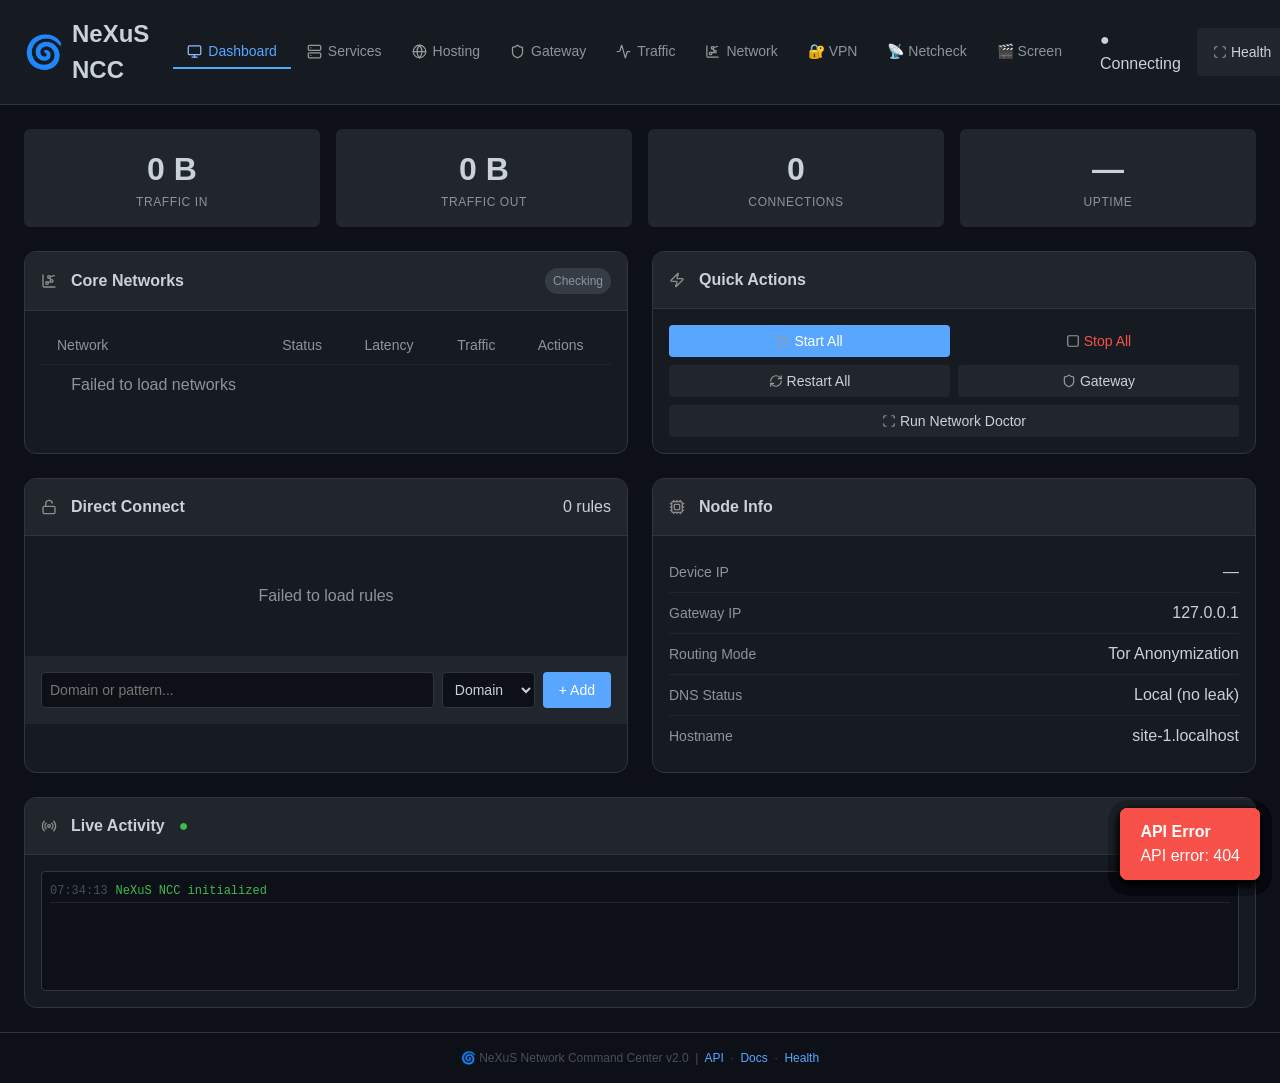
==== commit 77613361: "feat: OC-Fix (8 bugs), HTTP/1.1 streaming, Taskwarrior API, OpenRC service, full README OC-Fix-01: i" ====
--- a/nncc/index.html
+++ b/nncc/index.html
@@ -102,6 +102,15 @@
             <button class="nav-tab" data-tab="network"  onclick="showTab('network')">
                 <img src="assets/icons/chart-network.svg" alt=""> Network
             </button>
+            <button class="nav-tab" data-tab="vpn"      onclick="showTab('vpn')">
+                🔐 VPN
+            </button>
+            <button class="nav-tab" data-tab="netcheck" onclick="showTab('netcheck')">
+                📡 Netcheck
+            </button>
+            <button class="nav-tab" data-tab="screenrec" onclick="showTab('screenrec'); srLoad()">
+                🎬 Screen
+            </button>
         </nav>
 
         <div class="header-actions">
@@ -705,6 +714,89 @@
             </div>
         </div><!-- /tab-network -->
 
+        <!-- ── VPN ─────────────────────────────────────────────────────── -->
+        <div id="tab-vpn" class="tab-panel">
+          <div class="dashboard-grid">
+            <div class="card" style="grid-column: span 2">
+              <div class="card-header">
+                <h2 class="card-title">🔐 ProtonVPN &nbsp;·&nbsp; WireGuard / OpenVPN / Tor</h2>
+                <span id="vpn-status-badge" class="status-badge status-unknown"><span class="pulse">●</span> checking…</span>
+              </div>
+              <div class="card-body">
+                <div id="vpn-ip" style="font-size:0.8rem; color:var(--text-secondary); margin-bottom:var(--spacing-md)">IP: —</div>
+                <div style="display:flex; gap:8px; flex-wrap:wrap; align-items:center; margin-bottom:var(--spacing-md)">
+                  <select id="vpn-server" style="flex:1; min-width:220px; padding:6px; background:var(--bg-primary); color:var(--text-primary); border:1px solid var(--border-primary); border-radius:var(--radius-sm)"></select>
+                  <button class="btn" onclick="vpnUp()">Connect</button>
+                  <button class="btn btn-secondary" onclick="vpnDown()">Disconnect</button>
+                </div>
+                <div style="display:flex; gap:8px; flex-wrap:wrap; margin-bottom:var(--spacing-md)">
+                  <button class="btn btn-secondary" onclick="vpnKillswitch()">🛡 Killswitch: <span id="vpn-ks">?</span></button>
+                  <button class="btn btn-secondary" onclick="vpnDarknet()">🧅 Darknet: <span id="vpn-dn">?</span></button>
+                  <button class="btn btn-secondary" onclick="loadVpn()">↻ Refresh</button>
+                </div>
+                <pre id="vpn-out" style="background:var(--bg-primary); padding:var(--spacing-sm); border-radius:var(--radius-sm); font-size:0.72rem; overflow-x:auto; white-space:pre-wrap; margin:0">—</pre>
+                <div style="font-size:0.7rem; color:var(--text-muted); margin-top:var(--spacing-sm)">Connect / killswitch / darknet require a passwordless doas rule for nexus-vpn.sh on this host.</div>
+              </div>
+            </div>
+          </div>
+        </div><!-- /tab-vpn -->
+
+        <!-- ── Netcheck ─────────────────────────────────────────────────── -->
+        <div id="tab-netcheck" class="tab-panel">
+          <div class="dashboard-grid">
+            <div class="card">
+              <div class="card-header"><h2 class="card-title">📡 Uplink</h2></div>
+              <div class="card-body">
+                <div class="row"><span class="k">Public IP</span><span class="val" id="nc-ip">—</span></div>
+                <div class="row"><span class="k">Location</span><span class="val" id="nc-loc">—</span></div>
+                <div class="row"><span class="k">Carrier</span><span class="val" id="nc-org">—</span></div>
+                <div class="row"><span class="k">Path</span><span class="val" id="nc-path">—</span></div>
+              </div>
+            </div>
+            <div class="card">
+              <div class="card-header"><h2 class="card-title">📶 Reliability</h2></div>
+              <div class="card-body">
+                <div class="row"><span class="k">Packet loss</span><span class="val" id="nc-loss">—</span></div>
+                <div class="row"><span class="k">Latency</span><span class="val" id="nc-lat">—</span></div>
+                <div class="row"><span class="k">Jitter</span><span class="val" id="nc-jit">—</span></div>
+                <div class="row"><span class="k">Rating</span><span class="val" id="nc-rate">—</span></div>
+                <div class="row"><span class="k">Active conns</span><span class="val" id="nc-act">—</span></div>
+              </div>
+            </div>
+            <div class="card">
+              <div class="card-header"><h2 class="card-title">⚡ Throughput</h2></div>
+              <div class="card-body">
+                <div class="row"><span class="k">Down</span><span class="val" id="nc-down">—</span></div>
+                <div class="row"><span class="k">Up</span><span class="val" id="nc-up">—</span></div>
+                <button class="btn" id="nc-speedbtn" style="margin-top:.6rem" onclick="netcheckSpeed()">▶ Run speed test</button>
+              </div>
+            </div>
+            <div class="card">
+              <div class="card-header"><h2 class="card-title">🧩 Interfaces</h2></div>
+              <div class="card-body"><div id="nc-ifaces" style="font-family:monospace;font-size:.78rem">—</div></div>
+            </div>
+          </div>
+        </div><!-- /tab-netcheck -->
+
+        <!-- ── Screen Recorder ───────────────────────────────────────── -->
+        <div id="tab-screenrec" class="tab-panel">
+          <div style="display:flex;gap:1rem;flex-wrap:wrap;align-items:center;margin-bottom:1rem">
+            <span id="sr-rec-badge" style="display:none;background:#f38ba8;color:#1e1e2e;font-size:.7rem;font-weight:700;padding:.2rem .6rem;border-radius:999px">● REC</span>
+            <button class="btn" onclick="srShot()">📸 Screenshot</button>
+            <button class="btn" id="sr-recbtn" onclick="srToggleRec()">⏺ Record</button>
+            <button class="btn" onclick="srAudio('on')">🔊 Audio On</button>
+            <button class="btn" onclick="srAudio('off')">🔇 Audio Off</button>
+            <button class="btn" onclick="srLoad()" style="margin-left:auto">↻ Refresh</button>
+          </div>
+          <p id="sr-msg" style="font-size:.8rem;color:var(--accent-primary);min-height:1.2rem;margin-bottom:.8rem"></p>
+
+          <h4 style="font-size:.75rem;text-transform:uppercase;letter-spacing:.1em;color:var(--text-muted);margin-bottom:.5rem">Recent Screenshots</h4>
+          <div id="sr-shots" style="display:grid;grid-template-columns:repeat(auto-fill,minmax(160px,1fr));gap:.6rem;margin-bottom:1.2rem"></div>
+
+          <h4 style="font-size:.75rem;text-transform:uppercase;letter-spacing:.1em;color:var(--text-muted);margin-bottom:.5rem">Recent Recordings</h4>
+          <div id="sr-recs" style="display:grid;grid-template-columns:repeat(auto-fill,minmax(220px,1fr));gap:.6rem"></div>
+        </div><!-- /tab-screenrec -->
+
     </main>
 
     <!-- ── Footer ───────────────────────────────────────────────────── -->
